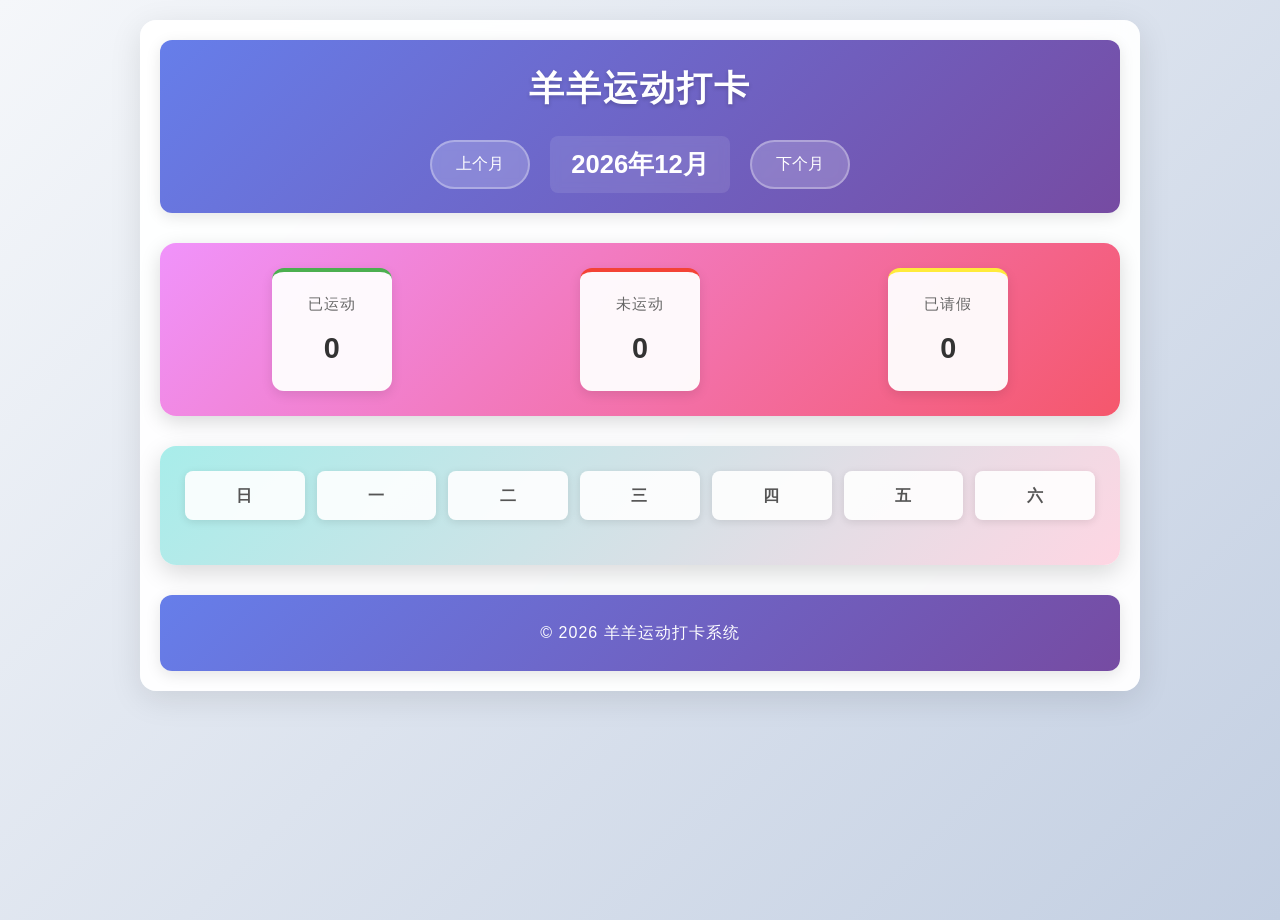
==== frontend/index.html @ 8085a67f "Initial commit: 羊羊运动打卡系统" ====
<!DOCTYPE html>
<html lang="zh-CN">
<head>
    <meta charset="UTF-8">
    <meta name="viewport" content="width=device-width, initial-scale=1.0">
    <title>羊羊运动打卡系统</title>
    <link rel="stylesheet" href="css/style.css">
</head>
<body>
    <div class="container">
        <!-- 顶部导航栏 -->
        <header class="header">
            <h1>羊羊运动打卡</h1>
            <div class="month-nav">
                <button id="prev-month">上个月</button>
                <h2 id="current-month"></h2>
                <button id="next-month">下个月</button>
            </div>
        </header>

        <!-- 统计区域 -->
        <section class="stats">
            <div class="stat-item exercised">
                <span class="stat-label">已运动</span>
                <span class="stat-value" id="exercised-count">0</span>
            </div>
            <div class="stat-item absent">
                <span class="stat-label">未运动</span>
                <span class="stat-value" id="absent-count">0</span>
            </div>
            <div class="stat-item leave">
                <span class="stat-label">已请假</span>
                <span class="stat-value" id="leave-count">0</span>
            </div>
        </section>

        <!-- 日历区域 -->
        <section class="calendar">
            <div class="weekdays">
                <div class="weekday">日</div>
                <div class="weekday">一</div>
                <div class="weekday">二</div>
                <div class="weekday">三</div>
                <div class="weekday">四</div>
                <div class="weekday">五</div>
                <div class="weekday">六</div>
            </div>
            <div class="calendar-grid" id="calendar-grid"></div>
        </section>

        <!-- 状态选择菜单 -->
        <div class="status-menu" id="status-menu">
            <button class="status-option" data-status="exercised">已运动</button>
            <button class="status-option" data-status="absent">未运动</button>
            <button class="status-option" data-status="leave">已请假</button>
        </div>

        <!-- 底部信息 -->
        <footer class="footer">
            <p>© 2026 羊羊运动打卡系统</p>
        </footer>
    </div>

    <!-- 自定义模态对话框 -->
    <div class="modal" id="modal" style="display: none;">
        <div class="modal-content">
            <div class="modal-header">
                <h3>提示</h3>
            </div>
            <div class="modal-body">
                <p id="modal-message"></p>
            </div>
            <div class="modal-footer">
                <button id="modal-close">确定</button>
            </div>
        </div>
    </div>

    <script src="js/script.js"></script>
</body>
</html>
---- frontend/css/style.css ----
/* 全局样式重置 */
* {
    margin: 0;
    padding: 0;
    box-sizing: border-box;
}

body {
    font-family: 'Segoe UI', Tahoma, Geneva, Verdana, sans-serif;
    background: linear-gradient(135deg, #f5f7fa 0%, #c3cfe2 100%);
    color: #333;
    line-height: 1.6;
    min-height: 100vh;
}

.container {
    max-width: 1000px;
    margin: 0 auto;
    padding: 20px;
    background-color: rgba(255, 255, 255, 0.95);
    border-radius: 16px;
    box-shadow: 0 8px 32px rgba(0, 0, 0, 0.1);
    backdrop-filter: blur(10px);
    margin-top: 20px;
    margin-bottom: 20px;
}

/* 顶部导航栏 */
.header {
    text-align: center;
    margin-bottom: 30px;
    padding: 20px;
    background: linear-gradient(135deg, #667eea 0%, #764ba2 100%);
    border-radius: 12px;
    color: white;
    box-shadow: 0 4px 15px rgba(0, 0, 0, 0.1);
}

.header h1 {
    color: white;
    margin-bottom: 20px;
    font-size: 2.2rem;
    font-weight: 700;
    text-shadow: 0 2px 4px rgba(0, 0, 0, 0.2);
    letter-spacing: 2px;
}

.month-nav {
    display: flex;
    align-items: center;
    justify-content: center;
    gap: 20px;
}

.month-nav button {
    background-color: rgba(255, 255, 255, 0.2);
    color: white;
    border: 2px solid rgba(255, 255, 255, 0.3);
    padding: 12px 24px;
    border-radius: 50px;
    cursor: pointer;
    font-size: 1rem;
    font-weight: 500;
    transition: all 0.3s ease;
    backdrop-filter: blur(5px);
}

.month-nav button:hover {
    background-color: rgba(255, 255, 255, 0.3);
    transform: translateY(-2px);
    box-shadow: 0 4px 12px rgba(0, 0, 0, 0.15);
}

.month-nav h2 {
    font-size: 1.6rem;
    min-width: 180px;
    cursor: pointer;
    user-select: none;
    color: white;
    padding: 8px 16px;
    border-radius: 8px;
    transition: all 0.3s ease;
    background-color: rgba(255, 255, 255, 0.1);
    backdrop-filter: blur(5px);
}

.month-nav h2:hover {
    background-color: rgba(255, 255, 255, 0.2);
    transform: scale(1.05);
    text-decoration: none;
}

/* 统计区域 */
.stats {
    display: flex;
    justify-content: space-around;
    margin-bottom: 30px;
    background: linear-gradient(135deg, #f093fb 0%, #f5576c 100%);
    padding: 25px;
    border-radius: 16px;
    box-shadow: 0 6px 20px rgba(0,0,0,0.15);
    gap: 15px;
}

.stat-item {
    text-align: center;
    padding: 20px;
    border-radius: 12px;
    min-width: 120px;
    background-color: rgba(255, 255, 255, 0.95);
    box-shadow: 0 4px 12px rgba(0,0,0,0.1);
    transition: all 0.3s ease;
}

.stat-item:hover {
    transform: translateY(-4px);
    box-shadow: 0 8px 20px rgba(0,0,0,0.15);
}

.stat-item.exercised {
    border-top: 4px solid #4CAF50;
}

.stat-item.absent {
    border-top: 4px solid #F44336;
}

.stat-item.leave {
    border-top: 4px solid #FFEB3B;
}

.stat-label {
    display: block;
    font-size: 0.95rem;
    font-weight: 500;
    margin-bottom: 8px;
    color: #666;
    text-transform: uppercase;
    letter-spacing: 1px;
}

.stat-value {
    display: block;
    font-size: 1.8rem;
    font-weight: 700;
    color: #333;
    font-family: 'Segoe UI', Tahoma, Geneva, Verdana, sans-serif;
}

/* 日历区域 */
.calendar {
    background: linear-gradient(135deg, #a8edea 0%, #fed6e3 100%);
    padding: 25px;
    border-radius: 16px;
    box-shadow: 0 8px 24px rgba(0,0,0,0.15);
    margin-bottom: 30px;
}

.weekdays {
    display: grid;
    grid-template-columns: repeat(7, 1fr);
    gap: 12px;
    margin-bottom: 20px;
}

.weekday {
    text-align: center;
    font-weight: 600;
    padding: 12px;
    background-color: rgba(255, 255, 255, 0.9);
    border-radius: 8px;
    box-shadow: 0 2px 8px rgba(0,0,0,0.1);
    color: #555;
    font-size: 1rem;
    text-transform: uppercase;
    letter-spacing: 1px;
}

.calendar-grid {
    display: grid;
    grid-template-columns: repeat(7, 1fr);
    gap: 12px;
}

.calendar-day {
    aspect-ratio: 1;
    display: flex;
    align-items: center;
    justify-content: center;
    border-radius: 12px;
    cursor: pointer;
    font-size: 1.2rem;
    position: relative;
    transition: all 0.3s ease;
    background-color: rgba(255, 255, 255, 0.9);
    box-shadow: 0 2px 8px rgba(0,0,0,0.1);
}

.calendar-day:hover {
    transform: scale(1.1);
    box-shadow: 0 6px 16px rgba(0,0,0,0.15);
}

.calendar-day.today {
    background-color: #FF9800;
    color: white;
    font-weight: bold;
    border: 3px solid #E65100;
    box-shadow: 0 0 0 2px rgba(255, 152, 0, 0.5), 0 6px 16px rgba(255, 152, 0, 0.3);
    position: relative;
    transform: scale(1.05);
}

.calendar-day.today::after {
    content: '今';
    position: absolute;
    bottom: 4px;
    right: 6px;
    font-size: 0.8rem;
    font-weight: normal;
    opacity: 0.9;
}

.calendar-day.exercised {
    background: linear-gradient(135deg, #4CAF50 0%, #45a049 100%);
    color: white;
    box-shadow: 0 4px 12px rgba(76, 175, 80, 0.3);
}

.calendar-day.absent {
    background: linear-gradient(135deg, #F44336 0%, #d32f2f 100%);
    color: white;
    box-shadow: 0 4px 12px rgba(244, 67, 54, 0.3);
}

.calendar-day.default {
    background: linear-gradient(135deg, #9E9E9E 0%, #757575 100%);
    color: white;
    box-shadow: 0 4px 12px rgba(158, 158, 158, 0.3);
}

.calendar-day.leave {
    background: linear-gradient(135deg, #FFEB3B 0%, #fbc02d 100%);
    color: #333;
    box-shadow: 0 4px 12px rgba(255, 235, 59, 0.3);
}

.calendar-day.empty {
    background-color: rgba(249, 249, 249, 0.6);
    cursor: default;
    box-shadow: none;
}

/* 状态选择菜单 */
.status-menu {
    position: fixed;
    background: linear-gradient(135deg, #f5f7fa 0%, #c3cfe2 100%);
    border: none;
    border-radius: 12px;
    box-shadow: 0 8px 24px rgba(0,0,0,0.2);
    padding: 12px;
    z-index: 1000;
    display: none;
    backdrop-filter: blur(10px);
    min-width: 180px;
}

.status-option {
    display: block;
    width: 100%;
    padding: 14px 18px;
    margin: 6px 0;
    border: none;
    border-radius: 8px;
    cursor: pointer;
    font-size: 1rem;
    font-weight: 500;
    text-align: left;
    transition: all 0.3s ease;
    box-shadow: 0 2px 8px rgba(0,0,0,0.1);
}

.status-option[data-status="exercised"] {
    background: linear-gradient(135deg, #4CAF50 0%, #45a049 100%);
    color: white;
}

.status-option[data-status="absent"] {
    background: linear-gradient(135deg, #F44336 0%, #d32f2f 100%);
    color: white;
}

.status-option[data-status="leave"] {
    background: linear-gradient(135deg, #FFEB3B 0%, #fbc02d 100%);
    color: #333;
}

.status-option:hover {
    opacity: 0.9;
    transform: translateY(-2px);
    box-shadow: 0 4px 12px rgba(0,0,0,0.15);
}

/* 底部信息 */
.footer {
    text-align: center;
    padding: 25px;
    color: #666;
    font-size: 1rem;
    background: linear-gradient(135deg, #667eea 0%, #764ba2 100%);
    border-radius: 12px;
    color: white;
    font-weight: 500;
    box-shadow: 0 4px 15px rgba(0, 0, 0, 0.1);
    margin-top: 30px;
}

.footer p {
    margin: 0;
    letter-spacing: 1px;
}

/* 自定义模态对话框 */
.modal {
    position: fixed;
    top: 0;
    left: 0;
    width: 100%;
    height: 100%;
    background-color: rgba(0, 0, 0, 0.6);
    display: flex;
    align-items: center;
    justify-content: center;
    z-index: 2000;
    backdrop-filter: blur(5px);
}

.modal-content {
    background: linear-gradient(135deg, #f5f7fa 0%, #c3cfe2 100%);
    border-radius: 16px;
    box-shadow: 0 8px 32px rgba(0, 0, 0, 0.2);
    width: 90%;
    max-width: 400px;
    overflow: hidden;
    backdrop-filter: blur(10px);
    border: 1px solid rgba(255, 255, 255, 0.3);
    animation: modalFadeIn 0.3s ease-out;
}

@keyframes modalFadeIn {
    from {
        opacity: 0;
        transform: scale(0.9) translateY(-20px);
    }
    to {
        opacity: 1;
        transform: scale(1) translateY(0);
    }
}

.modal-header {
    background: linear-gradient(135deg, #667eea 0%, #764ba2 100%);
    color: white;
    padding: 18px;
    border-bottom: 1px solid rgba(255, 255, 255, 0.3);
}

.modal-header h3 {
    margin: 0;
    font-size: 1.3rem;
    font-weight: 600;
    letter-spacing: 1px;
}

.modal-body {
    padding: 25px;
    text-align: center;
    background-color: rgba(255, 255, 255, 0.9);
}

.modal-body p {
    margin: 0;
    font-size: 1.1rem;
    color: #333;
    font-weight: 500;
}

.modal-footer {
    padding: 18px;
    border-top: 1px solid rgba(255, 255, 255, 0.3);
    display: flex;
    justify-content: center;
    background-color: rgba(255, 255, 255, 0.9);
}

.modal-footer button {
    background: linear-gradient(135deg, #4CAF50 0%, #45a049 100%);
    color: white;
    border: none;
    padding: 12px 24px;
    border-radius: 50px;
    cursor: pointer;
    font-size: 1rem;
    font-weight: 500;
    transition: all 0.3s ease;
    box-shadow: 0 4px 12px rgba(76, 175, 80, 0.3);
}

.modal-footer button:hover {
    background: linear-gradient(135deg, #45a049 0%, #3d8b40 100%);
    transform: translateY(-2px);
    box-shadow: 0 6px 16px rgba(76, 175, 80, 0.4);
}

/* 响应式设计 */
@media (max-width: 768px) {
    .container {
        padding: 10px;
    }

    .header h1 {
        font-size: 1.5rem;
    }

    .month-nav {
        gap: 10px;
    }

    .month-nav button {
        padding: 8px 15px;
        font-size: 0.9rem;
    }

    .month-nav h2 {
        font-size: 1.2rem;
        min-width: 120px;
    }

    .stats {
        flex-direction: column;
        gap: 15px;
    }

    .stat-item {
        min-width: auto;
    }

    .calendar-day {
        font-size: 1rem;
    }

    .calendar-grid {
        gap: 8px;
    }

    .weekdays {
        gap: 8px;
    }
}

@media (max-width: 480px) {
    .header h1 {
        font-size: 1.3rem;
    }

    .month-nav {
        flex-wrap: wrap;
    }

    .month-nav h2 {
        order: -1;
        width: 100%;
        margin-bottom: 10px;
    }

    .calendar-day {
        font-size: 0.9rem;
    }

    .calendar-grid {
        gap: 6px;
    }

    .weekdays {
        gap: 6px;
    }

    .weekday {
        padding: 8px;
        font-size: 0.9rem;
    }
}
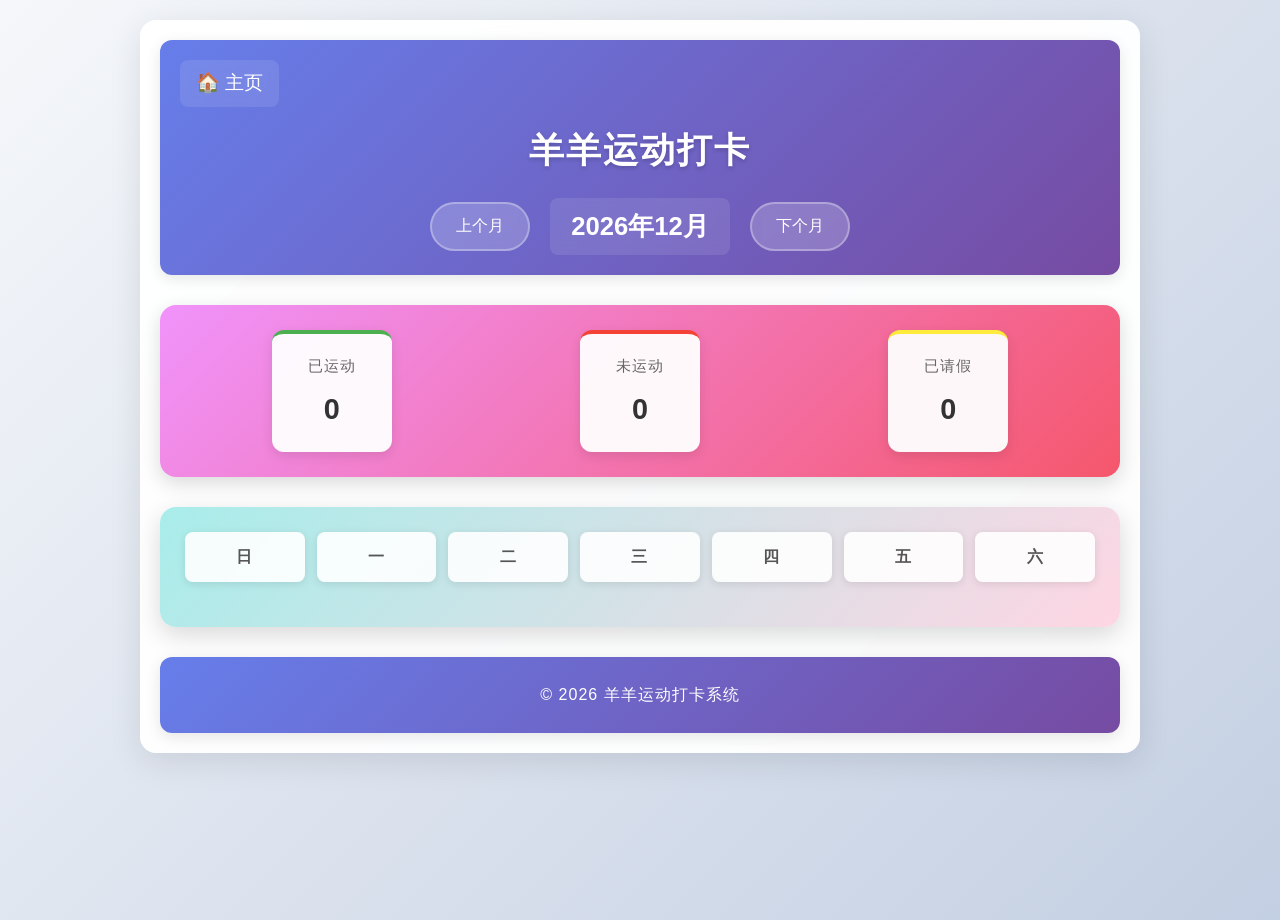
==== commit 241a1663: "添加房子图标导航到主页" ====
--- a/frontend/index.html
+++ b/frontend/index.html
@@ -10,6 +10,9 @@
     <div class="container">
         <!-- 顶部导航栏 -->
         <header class="header">
+            <div class="home-link">
+                <a href="/" class="home-icon">🏠 主页</a>
+            </div>
             <h1>羊羊运动打卡</h1>
             <div class="month-nav">
                 <button id="prev-month">上个月</button>
@@ -50,6 +53,7 @@
 
         <!-- 状态选择菜单 -->
         <div class="status-menu" id="status-menu">
+            <button class="close-button" id="close-menu">&times;</button>
             <button class="status-option" data-status="exercised">已运动</button>
             <button class="status-option" data-status="absent">未运动</button>
             <button class="status-option" data-status="leave">已请假</button>
--- a/frontend/css/style.css
+++ b/frontend/css/style.css
@@ -34,6 +34,31 @@
     border-radius: 12px;
     color: white;
     box-shadow: 0 4px 15px rgba(0, 0, 0, 0.1);
+}
+
+/* 主页链接 */
+.home-link {
+    text-align: left;
+    margin-bottom: 15px;
+}
+
+.home-icon {
+    color: white;
+    text-decoration: none;
+    font-size: 1.2rem;
+    font-weight: 500;
+    padding: 8px 16px;
+    border-radius: 8px;
+    background-color: rgba(255, 255, 255, 0.1);
+    backdrop-filter: blur(5px);
+    transition: all 0.3s ease;
+    display: inline-block;
+}
+
+.home-icon:hover {
+    background-color: rgba(255, 255, 255, 0.2);
+    transform: translateY(-2px);
+    box-shadow: 0 4px 12px rgba(0, 0, 0, 0.15);
 }
 
 .header h1 {
@@ -254,15 +279,74 @@
 /* 状态选择菜单 */
 .status-menu {
     position: fixed;
-    background: linear-gradient(135deg, #f5f7fa 0%, #c3cfe2 100%);
+    bottom: 0;
+    left: 0;
+    right: 0;
+    background: linear-gradient(135deg, #667eea 0%, #764ba2 100%);
     border: none;
-    border-radius: 12px;
-    box-shadow: 0 8px 24px rgba(0,0,0,0.2);
-    padding: 12px;
+    border-radius: 24px 24px 0 0;
+    box-shadow: 0 -8px 24px rgba(0,0,0,0.3);
+    padding: 50px 24px 24px;
     z-index: 1000;
     display: none;
     backdrop-filter: blur(10px);
-    min-width: 180px;
+    width: 100%;
+    max-width: 100%;
+    animation: slideUp 0.4s cubic-bezier(0.34, 1.56, 0.64, 1);
+    box-sizing: border-box;
+    overflow: hidden;
+}
+
+/* 关闭按钮 */
+.close-button {
+    position: absolute;
+    top: 16px;
+    right: 20px;
+    background-color: rgba(255, 255, 255, 0.2);
+    border: 2px solid rgba(255, 255, 255, 0.3);
+    font-size: 32px;
+    color: white;
+    cursor: pointer;
+    width: 44px;
+    height: 44px;
+    border-radius: 50%;
+    display: flex;
+    align-items: center;
+    justify-content: center;
+    transition: all 0.3s ease;
+    box-shadow: 0 4px 12px rgba(0, 0, 0, 0.2);
+    z-index: 1001;
+}
+
+.close-button:hover {
+    background-color: rgba(255, 255, 255, 0.3);
+    transform: scale(1.15);
+    box-shadow: 0 6px 16px rgba(0, 0, 0, 0.3);
+}
+
+/* 添加背景遮罩 */
+.status-menu::before {
+    content: '';
+    position: fixed;
+    top: 0;
+    left: 0;
+    width: 100%;
+    height: 100%;
+    background-color: rgba(0, 0, 0, 0.5);
+    backdrop-filter: blur(3px);
+    z-index: -1;
+}
+
+/* 底部弹出动画 */
+@keyframes slideUp {
+    from {
+        opacity: 0;
+        transform: translateY(100%);
+    }
+    to {
+        opacity: 1;
+        transform: translateY(0);
+    }
 }
 
 .status-option {
@@ -437,12 +521,25 @@
     }
 
     .stats {
-        flex-direction: column;
-        gap: 15px;
+        flex-direction: row;
+        flex-wrap: nowrap;
+        overflow-x: auto;
+        gap: 10px;
+        padding: 15px;
     }
 
     .stat-item {
-        min-width: auto;
+        flex: 1;
+        min-width: 90px;
+        padding: 15px 10px;
+    }
+
+    .stat-label {
+        font-size: 0.85rem;
+    }
+
+    .stat-value {
+        font-size: 1.5rem;
     }
 
     .calendar-day {
@@ -473,6 +570,28 @@
         margin-bottom: 10px;
     }
 
+    .stats {
+        flex-direction: row;
+        flex-wrap: nowrap;
+        overflow-x: auto;
+        gap: 8px;
+        padding: 12px;
+    }
+
+    .stat-item {
+        flex: 1;
+        min-width: 80px;
+        padding: 12px 8px;
+    }
+
+    .stat-label {
+        font-size: 0.8rem;
+    }
+
+    .stat-value {
+        font-size: 1.3rem;
+    }
+
     .calendar-day {
         font-size: 0.9rem;
     }
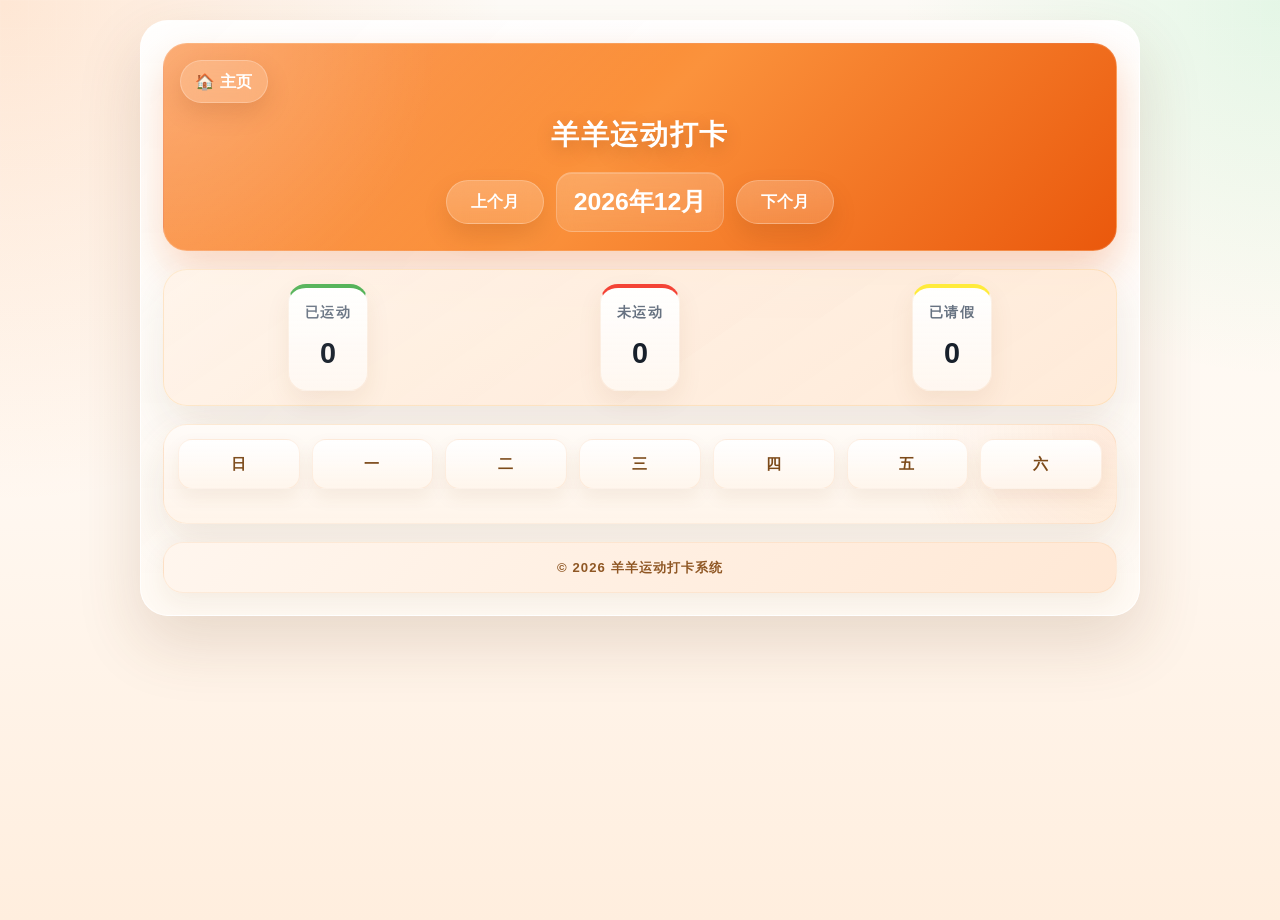
==== commit 67ee3285: "Polish fitness tracker UI" ====
--- a/frontend/index.html
+++ b/frontend/index.html
@@ -82,4 +82,4 @@
 
     <script src="js/script.js"></script>
 </body>
-</html>+</html>
--- a/frontend/css/style.css
+++ b/frontend/css/style.css
@@ -5,113 +5,180 @@
     box-sizing: border-box;
 }
 
+:root {
+    --bg-base: #fff8f1;
+    --bg-accent: #ffe4cc;
+    --surface: rgba(255, 255, 255, 0.86);
+    --surface-strong: rgba(255, 255, 255, 0.94);
+    --surface-soft: rgba(255, 247, 239, 0.88);
+    --ink: #18202b;
+    --muted: #677281;
+    --line: rgba(182, 124, 64, 0.18);
+    --brand: #f97316;
+    --brand-deep: #ea580c;
+    --brand-soft: #ffedd5;
+    --success: #22c55e;
+    --danger: #ef4444;
+    --warning: #facc15;
+    --shadow-sm: 0 10px 24px rgba(128, 78, 26, 0.08);
+    --shadow-md: 0 18px 44px rgba(115, 69, 24, 0.12);
+    --shadow-lg: 0 26px 64px rgba(104, 64, 23, 0.16);
+}
+
 body {
-    font-family: 'Segoe UI', Tahoma, Geneva, Verdana, sans-serif;
-    background: linear-gradient(135deg, #f5f7fa 0%, #c3cfe2 100%);
-    color: #333;
+    font-family: "Avenir Next", "PingFang SC", "Helvetica Neue", sans-serif;
+    background:
+        radial-gradient(circle at top left, rgba(249, 115, 22, 0.16), transparent 32%),
+        radial-gradient(circle at top right, rgba(34, 197, 94, 0.12), transparent 24%),
+        linear-gradient(180deg, #fffdf9 0%, var(--bg-base) 52%, #ffeede 100%);
+    color: var(--ink);
     line-height: 1.6;
     min-height: 100vh;
+    position: relative;
+}
+
+body::before {
+    content: '';
+    position: fixed;
+    inset: 0;
+    pointer-events: none;
+    background-image:
+        linear-gradient(rgba(255, 255, 255, 0.18) 1px, transparent 1px),
+        linear-gradient(90deg, rgba(255, 255, 255, 0.18) 1px, transparent 1px);
+    background-size: 28px 28px;
+    mask-image: linear-gradient(180deg, rgba(0, 0, 0, 0.28), transparent 82%);
+    z-index: 0;
 }
 
 .container {
     max-width: 1000px;
     margin: 0 auto;
-    padding: 20px;
-    background-color: rgba(255, 255, 255, 0.95);
-    border-radius: 16px;
-    box-shadow: 0 8px 32px rgba(0, 0, 0, 0.1);
-    backdrop-filter: blur(10px);
+    padding: 22px;
+    background:
+        linear-gradient(180deg, rgba(255, 255, 255, 0.95), rgba(255, 249, 243, 0.92));
+    border: 1px solid rgba(255, 255, 255, 0.75);
+    border-radius: 28px;
+    box-shadow: var(--shadow-lg);
+    backdrop-filter: blur(18px);
     margin-top: 20px;
     margin-bottom: 20px;
+    position: relative;
+    z-index: 1;
+    overflow: hidden;
+}
+
+.container::before {
+    content: '';
+    position: absolute;
+    inset: 0;
+    background: linear-gradient(135deg, rgba(255, 255, 255, 0.32), transparent 36%);
+    pointer-events: none;
 }
 
 /* 顶部导航栏 */
 .header {
     text-align: center;
-    margin-bottom: 30px;
-    padding: 20px;
-    background: linear-gradient(135deg, #667eea 0%, #764ba2 100%);
-    border-radius: 12px;
-    color: white;
-    box-shadow: 0 4px 15px rgba(0, 0, 0, 0.1);
+    margin-bottom: 18px;
+    padding: 16px 16px 18px;
+    background:
+        radial-gradient(circle at top left, rgba(255, 255, 255, 0.16), transparent 28%),
+        linear-gradient(135deg, #f97316 0%, #fb923c 48%, #ea580c 100%);
+    border: 1px solid rgba(255, 255, 255, 0.16);
+    border-radius: 24px;
+    color: white;
+    box-shadow: 0 18px 42px rgba(234, 88, 12, 0.28);
 }
 
 /* 主页链接 */
 .home-link {
     text-align: left;
-    margin-bottom: 15px;
+    margin-bottom: 10px;
 }
 
 .home-icon {
     color: white;
     text-decoration: none;
-    font-size: 1.2rem;
-    font-weight: 500;
-    padding: 8px 16px;
-    border-radius: 8px;
-    background-color: rgba(255, 255, 255, 0.1);
-    backdrop-filter: blur(5px);
-    transition: all 0.3s ease;
+    font-size: 0.98rem;
+    font-weight: 700;
+    letter-spacing: 0.02em;
+    padding: 8px 14px;
+    border-radius: 999px;
+    background-color: rgba(255, 255, 255, 0.16);
+    border: 1px solid rgba(255, 255, 255, 0.24);
+    backdrop-filter: blur(12px);
+    transition: all 0.25s ease;
     display: inline-block;
+    box-shadow: 0 10px 24px rgba(123, 52, 10, 0.16);
 }
 
 .home-icon:hover {
-    background-color: rgba(255, 255, 255, 0.2);
+    background-color: rgba(255, 255, 255, 0.24);
     transform: translateY(-2px);
-    box-shadow: 0 4px 12px rgba(0, 0, 0, 0.15);
+    box-shadow: 0 16px 28px rgba(123, 52, 10, 0.2);
 }
 
 .header h1 {
     color: white;
-    margin-bottom: 20px;
-    font-size: 2.2rem;
-    font-weight: 700;
-    text-shadow: 0 2px 4px rgba(0, 0, 0, 0.2);
-    letter-spacing: 2px;
+    margin-bottom: 14px;
+    font-size: 1.75rem;
+    font-weight: 800;
+    text-shadow: 0 6px 18px rgba(115, 45, 7, 0.28);
+    letter-spacing: 0.06em;
 }
 
 .month-nav {
     display: flex;
     align-items: center;
     justify-content: center;
-    gap: 20px;
+    flex-wrap: nowrap;
+    gap: 12px;
 }
 
 .month-nav button {
-    background-color: rgba(255, 255, 255, 0.2);
-    color: white;
-    border: 2px solid rgba(255, 255, 255, 0.3);
-    padding: 12px 24px;
+    background: linear-gradient(180deg, rgba(255, 255, 255, 0.22), rgba(255, 255, 255, 0.14));
+    color: white;
+    border: 1px solid rgba(255, 255, 255, 0.24);
+    padding: 10px 18px;
     border-radius: 50px;
     cursor: pointer;
     font-size: 1rem;
-    font-weight: 500;
-    transition: all 0.3s ease;
-    backdrop-filter: blur(5px);
+    font-weight: 600;
+    line-height: 1;
+    min-width: 98px;
+    min-height: 44px;
+    flex-shrink: 0;
+    letter-spacing: 0.02em;
+    transition: all 0.25s ease;
+    backdrop-filter: blur(10px);
+    box-shadow: 0 12px 24px rgba(122, 53, 11, 0.16);
 }
 
 .month-nav button:hover {
-    background-color: rgba(255, 255, 255, 0.3);
+    background-color: rgba(255, 255, 255, 0.28);
     transform: translateY(-2px);
-    box-shadow: 0 4px 12px rgba(0, 0, 0, 0.15);
+    box-shadow: 0 16px 28px rgba(122, 53, 11, 0.22);
 }
 
 .month-nav h2 {
-    font-size: 1.6rem;
-    min-width: 180px;
+    font-size: 1.55rem;
+    min-width: 168px;
     cursor: pointer;
     user-select: none;
     color: white;
-    padding: 8px 16px;
-    border-radius: 8px;
-    transition: all 0.3s ease;
-    background-color: rgba(255, 255, 255, 0.1);
-    backdrop-filter: blur(5px);
+    padding: 9px 16px;
+    border-radius: 16px;
+    transition: all 0.25s ease;
+    background: linear-gradient(180deg, rgba(255, 255, 255, 0.2), rgba(255, 255, 255, 0.12));
+    border: 1px solid rgba(255, 255, 255, 0.18);
+    backdrop-filter: blur(10px);
+    white-space: nowrap;
+    flex-shrink: 0;
+    box-shadow: inset 0 1px 0 rgba(255, 255, 255, 0.18);
 }
 
 .month-nav h2:hover {
-    background-color: rgba(255, 255, 255, 0.2);
-    transform: scale(1.05);
+    background-color: rgba(255, 255, 255, 0.22);
+    transform: translateY(-1px);
     text-decoration: none;
 }
 
@@ -119,27 +186,30 @@
 .stats {
     display: flex;
     justify-content: space-around;
-    margin-bottom: 30px;
-    background: linear-gradient(135deg, #f093fb 0%, #f5576c 100%);
-    padding: 25px;
-    border-radius: 16px;
-    box-shadow: 0 6px 20px rgba(0,0,0,0.15);
-    gap: 15px;
+    margin-bottom: 18px;
+    background:
+        linear-gradient(145deg, rgba(255, 242, 230, 0.98), rgba(255, 233, 214, 0.92));
+    padding: 14px;
+    border: 1px solid rgba(245, 158, 11, 0.14);
+    border-radius: 24px;
+    box-shadow: var(--shadow-md);
+    gap: 12px;
 }
 
 .stat-item {
     text-align: center;
-    padding: 20px;
-    border-radius: 12px;
-    min-width: 120px;
-    background-color: rgba(255, 255, 255, 0.95);
-    box-shadow: 0 4px 12px rgba(0,0,0,0.1);
-    transition: all 0.3s ease;
+    padding: 14px 10px;
+    border-radius: 18px;
+    min-width: 80px;
+    background: linear-gradient(180deg, rgba(255, 255, 255, 0.97), rgba(255, 248, 242, 0.9));
+    border: 1px solid rgba(230, 146, 77, 0.12);
+    box-shadow: var(--shadow-sm);
+    transition: all 0.25s ease;
 }
 
 .stat-item:hover {
-    transform: translateY(-4px);
-    box-shadow: 0 8px 20px rgba(0,0,0,0.15);
+    transform: translateY(-3px);
+    box-shadow: 0 16px 28px rgba(128, 78, 26, 0.14);
 }
 
 .stat-item.exercised {
@@ -156,29 +226,32 @@
 
 .stat-label {
     display: block;
-    font-size: 0.95rem;
-    font-weight: 500;
-    margin-bottom: 8px;
-    color: #666;
+    font-size: 0.86rem;
+    font-weight: 700;
+    margin-bottom: 6px;
+    color: var(--muted);
     text-transform: uppercase;
-    letter-spacing: 1px;
+    letter-spacing: 0.08em;
 }
 
 .stat-value {
     display: block;
     font-size: 1.8rem;
-    font-weight: 700;
-    color: #333;
-    font-family: 'Segoe UI', Tahoma, Geneva, Verdana, sans-serif;
+    font-weight: 800;
+    color: var(--ink);
+    font-family: "Avenir Next", "Barlow", "PingFang SC", sans-serif;
 }
 
 /* 日历区域 */
 .calendar {
-    background: linear-gradient(135deg, #a8edea 0%, #fed6e3 100%);
-    padding: 25px;
-    border-radius: 16px;
-    box-shadow: 0 8px 24px rgba(0,0,0,0.15);
-    margin-bottom: 30px;
+    background:
+        radial-gradient(circle at top right, rgba(249, 115, 22, 0.12), transparent 22%),
+        linear-gradient(180deg, rgba(255, 251, 247, 0.98), rgba(255, 244, 233, 0.94));
+    padding: 14px;
+    border-radius: 24px;
+    border: 1px solid rgba(239, 154, 76, 0.14);
+    box-shadow: var(--shadow-md);
+    margin-bottom: 18px;
 }
 
 .weekdays {
@@ -190,15 +263,16 @@
 
 .weekday {
     text-align: center;
-    font-weight: 600;
+    font-weight: 700;
     padding: 12px;
-    background-color: rgba(255, 255, 255, 0.9);
-    border-radius: 8px;
-    box-shadow: 0 2px 8px rgba(0,0,0,0.1);
-    color: #555;
-    font-size: 1rem;
+    background: linear-gradient(180deg, rgba(255, 255, 255, 0.96), rgba(255, 245, 236, 0.92));
+    border: 1px solid rgba(233, 146, 79, 0.12);
+    border-radius: 14px;
+    box-shadow: 0 8px 18px rgba(128, 78, 26, 0.08);
+    color: #7c4a19;
+    font-size: 0.94rem;
     text-transform: uppercase;
-    letter-spacing: 1px;
+    letter-spacing: 0.08em;
 }
 
 .calendar-grid {
@@ -212,28 +286,32 @@
     display: flex;
     align-items: center;
     justify-content: center;
-    border-radius: 12px;
+    border-radius: 18px;
     cursor: pointer;
-    font-size: 1.2rem;
+    font-size: 1.18rem;
+    font-weight: 700;
     position: relative;
-    transition: all 0.3s ease;
-    background-color: rgba(255, 255, 255, 0.9);
-    box-shadow: 0 2px 8px rgba(0,0,0,0.1);
+    transition: transform 0.22s ease, box-shadow 0.22s ease, border-color 0.22s ease;
+    background: linear-gradient(180deg, rgba(255, 255, 255, 0.96), rgba(255, 246, 239, 0.92));
+    border: 1px solid rgba(231, 149, 85, 0.12);
+    box-shadow: 0 10px 22px rgba(128, 78, 26, 0.08);
+    color: var(--ink);
 }
 
 .calendar-day:hover {
-    transform: scale(1.1);
-    box-shadow: 0 6px 16px rgba(0,0,0,0.15);
+    transform: translateY(-3px);
+    box-shadow: 0 18px 28px rgba(128, 78, 26, 0.14);
+    border-color: rgba(249, 115, 22, 0.28);
 }
 
 .calendar-day.today {
-    background-color: #FF9800;
+    background: linear-gradient(135deg, #fb923c 0%, #f97316 100%);
     color: white;
     font-weight: bold;
-    border: 3px solid #E65100;
-    box-shadow: 0 0 0 2px rgba(255, 152, 0, 0.5), 0 6px 16px rgba(255, 152, 0, 0.3);
+    border: 2px solid rgba(255, 255, 255, 0.72);
+    box-shadow: 0 0 0 3px rgba(249, 115, 22, 0.24), 0 18px 28px rgba(249, 115, 22, 0.26);
     position: relative;
-    transform: scale(1.05);
+    transform: translateY(-2px);
 }
 
 .calendar-day.today::after {
@@ -247,33 +325,37 @@
 }
 
 .calendar-day.exercised {
-    background: linear-gradient(135deg, #4CAF50 0%, #45a049 100%);
-    color: white;
-    box-shadow: 0 4px 12px rgba(76, 175, 80, 0.3);
+    background: linear-gradient(135deg, #22c55e 0%, #16a34a 100%);
+    color: white;
+    border-color: rgba(34, 197, 94, 0.2);
+    box-shadow: 0 14px 22px rgba(34, 197, 94, 0.22);
 }
 
 .calendar-day.absent {
-    background: linear-gradient(135deg, #F44336 0%, #d32f2f 100%);
-    color: white;
-    box-shadow: 0 4px 12px rgba(244, 67, 54, 0.3);
+    background: linear-gradient(135deg, #ef4444 0%, #dc2626 100%);
+    color: white;
+    border-color: rgba(239, 68, 68, 0.2);
+    box-shadow: 0 14px 22px rgba(239, 68, 68, 0.2);
 }
 
 .calendar-day.default {
-    background: linear-gradient(135deg, #9E9E9E 0%, #757575 100%);
-    color: white;
-    box-shadow: 0 4px 12px rgba(158, 158, 158, 0.3);
+    background: linear-gradient(180deg, #fffaf5 0%, #f5eadf 100%);
+    color: #8a5a2a;
+    box-shadow: 0 12px 22px rgba(128, 78, 26, 0.08);
 }
 
 .calendar-day.leave {
-    background: linear-gradient(135deg, #FFEB3B 0%, #fbc02d 100%);
-    color: #333;
-    box-shadow: 0 4px 12px rgba(255, 235, 59, 0.3);
+    background: linear-gradient(135deg, #fde68a 0%, #facc15 100%);
+    color: #6f4609;
+    border-color: rgba(250, 204, 21, 0.18);
+    box-shadow: 0 14px 22px rgba(234, 179, 8, 0.18);
 }
 
 .calendar-day.empty {
-    background-color: rgba(249, 249, 249, 0.6);
+    background: linear-gradient(180deg, rgba(255, 252, 248, 0.56), rgba(249, 237, 224, 0.48));
     cursor: default;
     box-shadow: none;
+    border: 1px dashed rgba(217, 165, 117, 0.16);
 }
 
 /* 状态选择菜单 */
@@ -282,14 +364,14 @@
     bottom: 0;
     left: 0;
     right: 0;
-    background: linear-gradient(135deg, #667eea 0%, #764ba2 100%);
+    background: linear-gradient(135deg, #f97316 0%, #ea580c 100%);
     border: none;
-    border-radius: 24px 24px 0 0;
-    box-shadow: 0 -8px 24px rgba(0,0,0,0.3);
+    border-radius: 28px 28px 0 0;
+    box-shadow: 0 -18px 42px rgba(146, 66, 13, 0.28);
     padding: 50px 24px 24px;
     z-index: 1000;
     display: none;
-    backdrop-filter: blur(10px);
+    backdrop-filter: blur(16px);
     width: 100%;
     max-width: 100%;
     animation: slideUp 0.4s cubic-bezier(0.34, 1.56, 0.64, 1);
@@ -302,8 +384,8 @@
     position: absolute;
     top: 16px;
     right: 20px;
-    background-color: rgba(255, 255, 255, 0.2);
-    border: 2px solid rgba(255, 255, 255, 0.3);
+    background-color: rgba(255, 255, 255, 0.18);
+    border: 1px solid rgba(255, 255, 255, 0.28);
     font-size: 32px;
     color: white;
     cursor: pointer;
@@ -313,15 +395,15 @@
     display: flex;
     align-items: center;
     justify-content: center;
-    transition: all 0.3s ease;
-    box-shadow: 0 4px 12px rgba(0, 0, 0, 0.2);
+    transition: all 0.25s ease;
+    box-shadow: 0 10px 22px rgba(111, 47, 8, 0.18);
     z-index: 1001;
 }
 
 .close-button:hover {
-    background-color: rgba(255, 255, 255, 0.3);
-    transform: scale(1.15);
-    box-shadow: 0 6px 16px rgba(0, 0, 0, 0.3);
+    background-color: rgba(255, 255, 255, 0.28);
+    transform: scale(1.08);
+    box-shadow: 0 14px 24px rgba(111, 47, 8, 0.22);
 }
 
 /* 添加背景遮罩 */
@@ -352,16 +434,17 @@
 .status-option {
     display: block;
     width: 100%;
-    padding: 14px 18px;
-    margin: 6px 0;
+    padding: 16px 18px;
+    margin: 8px 0;
     border: none;
-    border-radius: 8px;
+    border-radius: 16px;
     cursor: pointer;
     font-size: 1rem;
-    font-weight: 500;
+    font-weight: 700;
     text-align: left;
-    transition: all 0.3s ease;
-    box-shadow: 0 2px 8px rgba(0,0,0,0.1);
+    letter-spacing: 0.02em;
+    transition: all 0.25s ease;
+    box-shadow: 0 10px 24px rgba(111, 47, 8, 0.12);
 }
 
 .status-option[data-status="exercised"] {
@@ -380,28 +463,29 @@
 }
 
 .status-option:hover {
-    opacity: 0.9;
     transform: translateY(-2px);
-    box-shadow: 0 4px 12px rgba(0,0,0,0.15);
+    box-shadow: 0 14px 26px rgba(111, 47, 8, 0.18);
 }
 
 /* 底部信息 */
 .footer {
     text-align: center;
-    padding: 25px;
-    color: #666;
-    font-size: 1rem;
-    background: linear-gradient(135deg, #667eea 0%, #764ba2 100%);
-    border-radius: 12px;
-    color: white;
-    font-weight: 500;
-    box-shadow: 0 4px 15px rgba(0, 0, 0, 0.1);
-    margin-top: 30px;
+    padding: 14px;
+    color: var(--muted);
+    font-size: 0.82rem;
+    background: linear-gradient(135deg, #fff6ee 0%, #ffe8d5 100%);
+    border-radius: 20px;
+    border: 1px solid rgba(239, 154, 76, 0.12);
+    color: white;
+    font-weight: 700;
+    box-shadow: var(--shadow-sm);
+    margin-top: 18px;
 }
 
 .footer p {
     margin: 0;
-    letter-spacing: 1px;
+    letter-spacing: 0.08em;
+    color: #8f5724;
 }
 
 /* 自定义模态对话框 */
@@ -411,23 +495,23 @@
     left: 0;
     width: 100%;
     height: 100%;
-    background-color: rgba(0, 0, 0, 0.6);
+    background-color: rgba(52, 33, 16, 0.45);
     display: flex;
     align-items: center;
     justify-content: center;
     z-index: 2000;
-    backdrop-filter: blur(5px);
+    backdrop-filter: blur(8px);
 }
 
 .modal-content {
-    background: linear-gradient(135deg, #f5f7fa 0%, #c3cfe2 100%);
-    border-radius: 16px;
-    box-shadow: 0 8px 32px rgba(0, 0, 0, 0.2);
+    background: linear-gradient(180deg, rgba(255, 251, 247, 0.98), rgba(255, 240, 227, 0.96));
+    border-radius: 24px;
+    box-shadow: 0 24px 60px rgba(88, 51, 16, 0.22);
     width: 90%;
     max-width: 400px;
     overflow: hidden;
-    backdrop-filter: blur(10px);
-    border: 1px solid rgba(255, 255, 255, 0.3);
+    backdrop-filter: blur(14px);
+    border: 1px solid rgba(255, 255, 255, 0.55);
     animation: modalFadeIn 0.3s ease-out;
 }
 
@@ -443,9 +527,9 @@
 }
 
 .modal-header {
-    background: linear-gradient(135deg, #667eea 0%, #764ba2 100%);
-    color: white;
-    padding: 18px;
+    background: linear-gradient(135deg, #f97316 0%, #ea580c 100%);
+    color: white;
+    padding: 18px 20px;
     border-bottom: 1px solid rgba(255, 255, 255, 0.3);
 }
 
@@ -459,14 +543,14 @@
 .modal-body {
     padding: 25px;
     text-align: center;
-    background-color: rgba(255, 255, 255, 0.9);
+    background-color: rgba(255, 251, 247, 0.92);
 }
 
 .modal-body p {
     margin: 0;
-    font-size: 1.1rem;
-    color: #333;
-    font-weight: 500;
+    font-size: 1.08rem;
+    color: var(--ink);
+    font-weight: 600;
 }
 
 .modal-footer {
@@ -474,26 +558,108 @@
     border-top: 1px solid rgba(255, 255, 255, 0.3);
     display: flex;
     justify-content: center;
-    background-color: rgba(255, 255, 255, 0.9);
+    background-color: rgba(255, 248, 241, 0.94);
 }
 
 .modal-footer button {
-    background: linear-gradient(135deg, #4CAF50 0%, #45a049 100%);
+    background: linear-gradient(135deg, #22c55e 0%, #16a34a 100%);
     color: white;
     border: none;
-    padding: 12px 24px;
+    padding: 12px 28px;
     border-radius: 50px;
     cursor: pointer;
     font-size: 1rem;
-    font-weight: 500;
-    transition: all 0.3s ease;
-    box-shadow: 0 4px 12px rgba(76, 175, 80, 0.3);
+    font-weight: 700;
+    transition: all 0.25s ease;
+    box-shadow: 0 12px 24px rgba(34, 197, 94, 0.24);
 }
 
 .modal-footer button:hover {
-    background: linear-gradient(135deg, #45a049 0%, #3d8b40 100%);
+    background: linear-gradient(135deg, #16a34a 0%, #15803d 100%);
     transform: translateY(-2px);
-    box-shadow: 0 6px 16px rgba(76, 175, 80, 0.4);
+    box-shadow: 0 16px 28px rgba(22, 163, 74, 0.28);
+}
+
+button:focus-visible,
+.home-icon:focus-visible,
+.month-nav h2:focus-visible,
+.calendar-day:focus-visible,
+.status-option:focus-visible,
+.close-button:focus-visible {
+    outline: 3px solid rgba(250, 204, 21, 0.9);
+    outline-offset: 3px;
+}
+
+/* 小米17 Pro 专门优化 */
+@media (max-width: 412px) {
+    .container {
+        padding: 5px;
+    }
+    
+    .header {
+        padding: 8px;
+    }
+    
+    .header h1 {
+        font-size: 1.2rem;
+        margin-bottom: 8px;
+    }
+
+    .month-nav {
+        flex-wrap: nowrap;
+        gap: 6px;
+    }
+
+    .month-nav button {
+        padding: 7px 10px;
+        font-size: 0.82rem;
+        min-width: 72px;
+        min-height: 40px;
+        flex-shrink: 0;
+        border: 1px solid rgba(255, 255, 255, 0.3);
+    }
+
+    .month-nav h2 {
+        font-size: 1.02rem;
+        min-width: 102px;
+        padding: 7px 11px;
+        flex-shrink: 0;
+    }
+
+    .stats {
+        padding: 10px;
+        gap: 5px;
+    }
+
+    .stat-item {
+        min-width: 75px;
+        padding: 10px 8px;
+    }
+
+    .stat-label {
+        font-size: 0.75rem;
+    }
+
+    .stat-value {
+        font-size: 1.2rem;
+    }
+
+    .weekdays {
+        gap: 5px;
+    }
+
+    .weekday {
+        padding: 6px;
+        font-size: 0.8rem;
+    }
+
+    .calendar-grid {
+        gap: 5px;
+    }
+
+    .calendar-day {
+        font-size: 0.85rem;
+    }
 }
 
 /* 响应式设计 */
@@ -507,17 +673,22 @@
     }
 
     .month-nav {
-        gap: 10px;
+        gap: 8px;
     }
 
     .month-nav button {
-        padding: 8px 15px;
+        padding: 8px 12px;
         font-size: 0.9rem;
+        min-width: 84px;
+        min-height: 42px;
+        flex-shrink: 0;
     }
 
     .month-nav h2 {
         font-size: 1.2rem;
-        min-width: 120px;
+        min-width: 118px;
+        padding: 8px 13px;
+        flex-shrink: 0;
     }
 
     .stats {
@@ -561,13 +732,26 @@
     }
 
     .month-nav {
-        flex-wrap: wrap;
+        flex-wrap: nowrap;
+        gap: 6px;
+    }
+
+    .month-nav button {
+        padding: 7px 10px;
+        font-size: 0.82rem;
+        min-width: 72px;
+        min-height: 40px;
+        flex-shrink: 0;
     }
 
     .month-nav h2 {
-        order: -1;
-        width: 100%;
-        margin-bottom: 10px;
+        order: 0;
+        width: auto;
+        margin-bottom: 0;
+        font-size: 1.02rem;
+        min-width: 102px;
+        padding: 7px 11px;
+        flex-shrink: 0;
     }
 
     .stats {
@@ -608,4 +792,4 @@
         padding: 8px;
         font-size: 0.9rem;
     }
-}+}
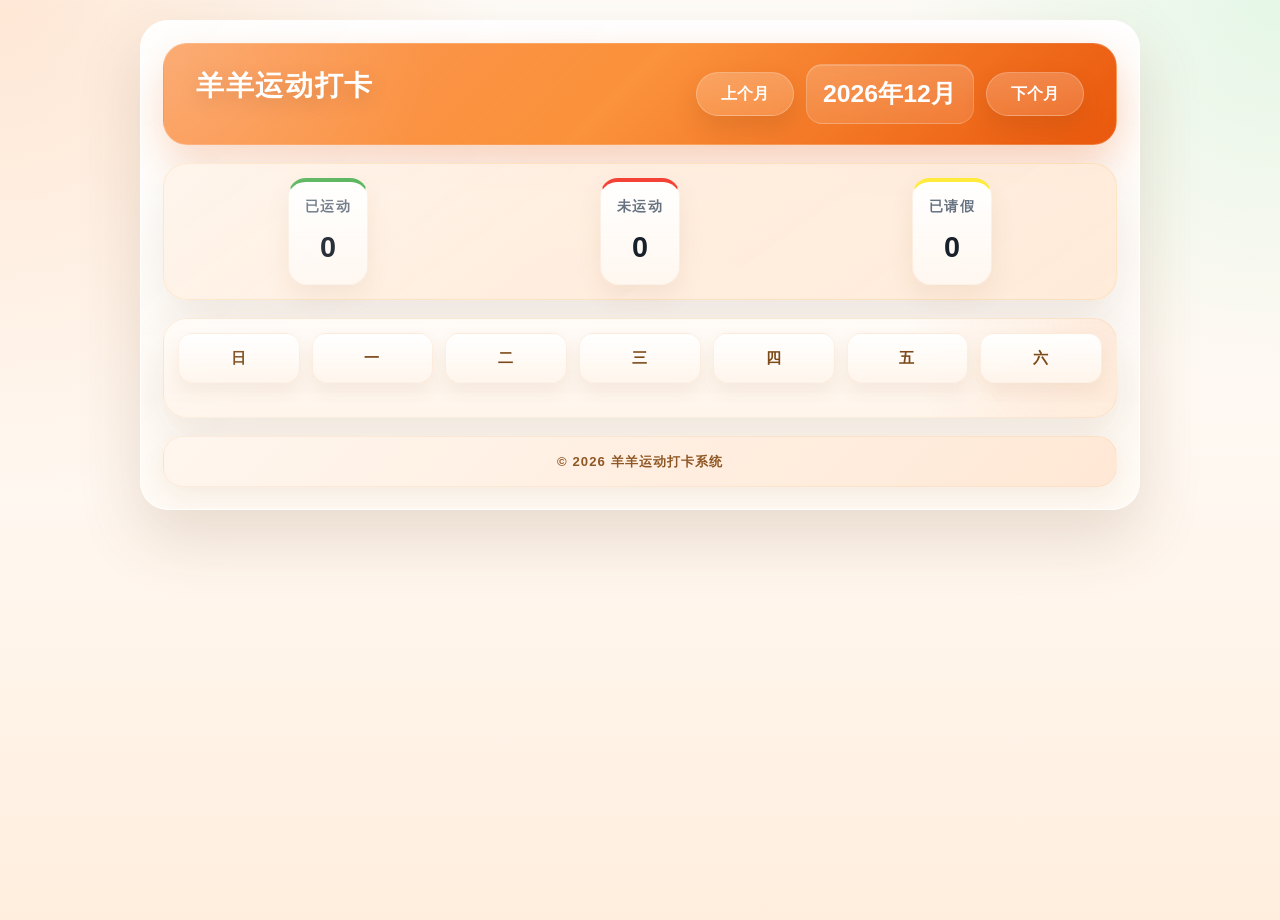
==== commit 5b38bae7: "feat: 移除主页按钮，调整顶部导航栏样式，标题字体调大" ====
--- a/frontend/index.html
+++ b/frontend/index.html
@@ -10,9 +10,6 @@
     <div class="container">
         <!-- 顶部导航栏 -->
         <header class="header">
-            <div class="home-link">
-                <a href="/" class="home-icon">🏠 主页</a>
-            </div>
             <h1>羊羊运动打卡</h1>
             <div class="month-nav">
                 <button id="prev-month">上个月</button>
--- a/frontend/css/style.css
+++ b/frontend/css/style.css
@@ -77,9 +77,11 @@
 
 /* 顶部导航栏 */
 .header {
-    text-align: center;
+    display: flex;
+    align-items: center;
+    justify-content: space-between;
     margin-bottom: 18px;
-    padding: 16px 16px 18px;
+    padding: 20px 32px;
     background:
         radial-gradient(circle at top left, rgba(255, 255, 255, 0.16), transparent 28%),
         linear-gradient(135deg, #f97316 0%, #fb923c 48%, #ea580c 100%);
@@ -89,15 +91,11 @@
     box-shadow: 0 18px 42px rgba(234, 88, 12, 0.28);
 }
 
-/* 主页链接 */
-.home-link {
-    text-align: left;
-    margin-bottom: 10px;
-}
-
-.home-icon {
-    color: white;
-    text-decoration: none;
+.header h1 {
+    font-size: 36px;
+    font-weight: 700;
+    margin: 0;
+}
     font-size: 0.98rem;
     font-weight: 700;
     letter-spacing: 0.02em;
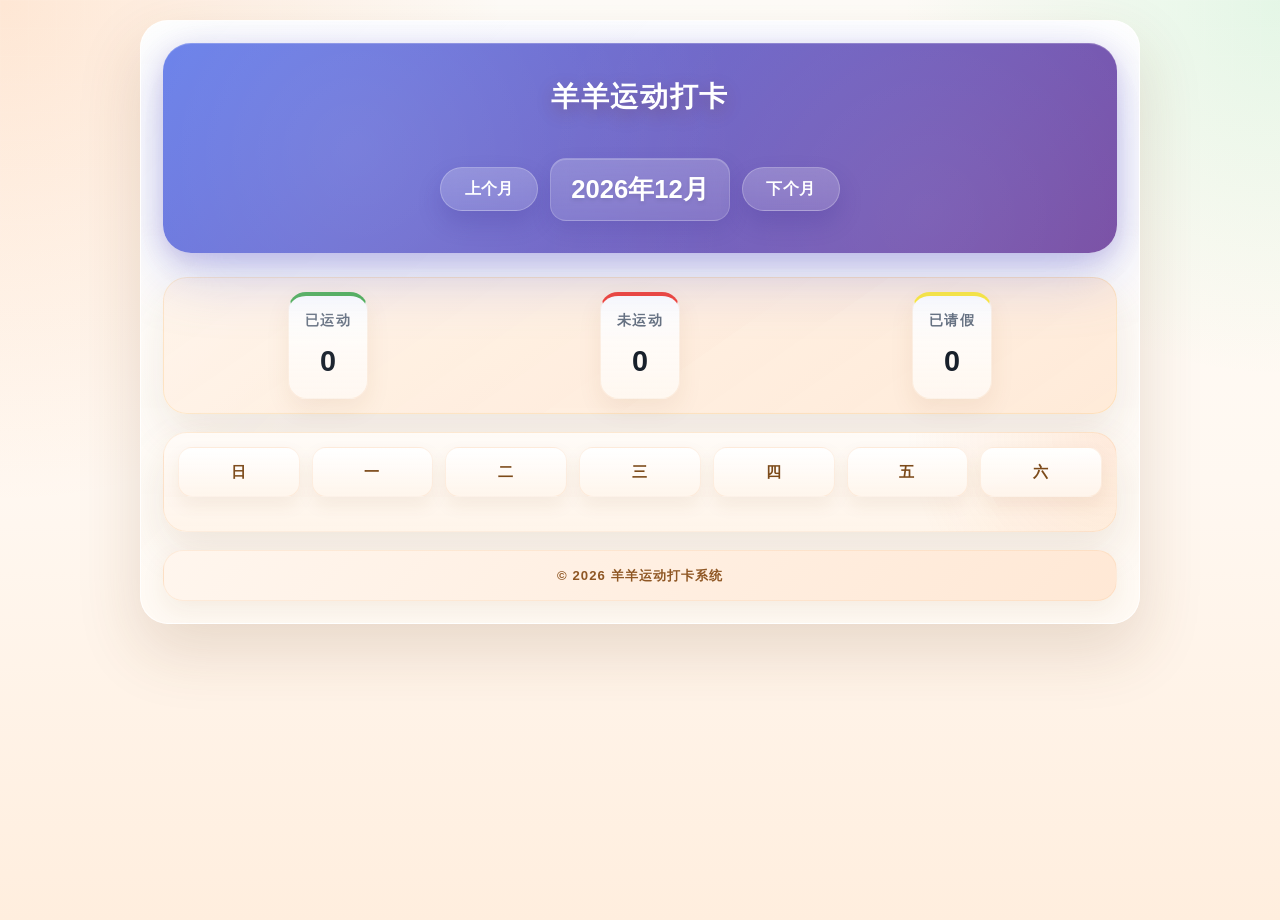
==== commit 226d1f08: "chore: 前端防缓存调整回写仓库并新增发布脚本" ====
--- a/frontend/index.html
+++ b/frontend/index.html
@@ -4,7 +4,11 @@
     <meta charset="UTF-8">
     <meta name="viewport" content="width=device-width, initial-scale=1.0">
     <title>羊羊运动打卡系统</title>
-    <link rel="stylesheet" href="css/style.css">
+    <!-- 禁止微信缓存 -->
+    <meta http-equiv="Cache-Control" content="no-cache, no-store, must-revalidate">
+    <meta http-equiv="Pragma" content="no-cache">
+    <meta http-equiv="Expires" content="0">
+    <link rel="stylesheet" href="css/style.css?v=20260311">
 </head>
 <body>
     <div class="container">
@@ -77,6 +81,6 @@
         </div>
     </div>
 
-    <script src="js/script.js"></script>
+    <script src="js/script.js?v=20260311"></script>
 </body>
 </html>
--- a/frontend/css/style.css
+++ b/frontend/css/style.css
@@ -78,23 +78,43 @@
 /* 顶部导航栏 */
 .header {
     display: flex;
+    flex-direction: column;
     align-items: center;
-    justify-content: space-between;
-    margin-bottom: 18px;
-    padding: 20px 32px;
-    background:
-        radial-gradient(circle at top left, rgba(255, 255, 255, 0.16), transparent 28%),
-        linear-gradient(135deg, #f97316 0%, #fb923c 48%, #ea580c 100%);
-    border: 1px solid rgba(255, 255, 255, 0.16);
-    border-radius: 24px;
-    color: white;
-    box-shadow: 0 18px 42px rgba(234, 88, 12, 0.28);
+    gap: 24px;
+    margin-bottom: 24px;
+    padding: 32px 40px;
+    background: linear-gradient(135deg, #667eea 0%, #764ba2 100%);
+    border-radius: 28px;
+    color: white;
+    box-shadow: 
+        0 20px 60px rgba(102, 126, 234, 0.35),
+        0 8px 24px rgba(118, 75, 162, 0.25),
+        inset 0 1px 0 rgba(255, 255, 255, 0.2);
+    position: relative;
+    overflow: hidden;
+}
+
+.header::before {
+    content: '';
+    position: absolute;
+    top: 0;
+    left: 0;
+    right: 0;
+    bottom: 0;
+    background: 
+        radial-gradient(circle at 20% 50%, rgba(255, 255, 255, 0.1), transparent 50%),
+        radial-gradient(circle at 80% 80%, rgba(255, 255, 255, 0.08), transparent 50%);
+    pointer-events: none;
 }
 
 .header h1 {
-    font-size: 36px;
-    font-weight: 700;
+    font-size: 40px;
+    font-weight: 800;
     margin: 0;
+    letter-spacing: -0.5px;
+    text-shadow: 0 2px 8px rgba(0, 0, 0, 0.15);
+    position: relative;
+    z-index: 1;
 }
     font-size: 0.98rem;
     font-weight: 700;
@@ -136,7 +156,7 @@
     background: linear-gradient(180deg, rgba(255, 255, 255, 0.22), rgba(255, 255, 255, 0.14));
     color: white;
     border: 1px solid rgba(255, 255, 255, 0.24);
-    padding: 10px 18px;
+    padding: 12px 20px;
     border-radius: 50px;
     cursor: pointer;
     font-size: 1rem;
@@ -148,22 +168,22 @@
     letter-spacing: 0.02em;
     transition: all 0.25s ease;
     backdrop-filter: blur(10px);
-    box-shadow: 0 12px 24px rgba(122, 53, 11, 0.16);
+    box-shadow: 0 12px 24px rgba(54, 40, 138, 0.2);
 }
 
 .month-nav button:hover {
-    background-color: rgba(255, 255, 255, 0.28);
+    background-color: rgba(255, 255, 255, 0.32);
     transform: translateY(-2px);
-    box-shadow: 0 16px 28px rgba(122, 53, 11, 0.22);
+    box-shadow: 0 16px 32px rgba(54, 40, 138, 0.28);
 }
 
 .month-nav h2 {
-    font-size: 1.55rem;
+    font-size: 1.6rem;
     min-width: 168px;
     cursor: pointer;
     user-select: none;
     color: white;
-    padding: 9px 16px;
+    padding: 10px 20px;
     border-radius: 16px;
     transition: all 0.25s ease;
     background: linear-gradient(180deg, rgba(255, 255, 255, 0.2), rgba(255, 255, 255, 0.12));
@@ -171,7 +191,9 @@
     backdrop-filter: blur(10px);
     white-space: nowrap;
     flex-shrink: 0;
-    box-shadow: inset 0 1px 0 rgba(255, 255, 255, 0.18);
+    box-shadow: inset 0 1px 0 rgba(255, 255, 255, 0.18), 0 8px 20px rgba(54, 40, 138, 0.15);
+    font-weight: 700;
+    text-shadow: 0 2px 4px rgba(0, 0, 0, 0.1);
 }
 
 .month-nav h2:hover {
@@ -595,12 +617,13 @@
     }
     
     .header {
-        padding: 8px;
+        padding: 20px 16px;
+        gap: 16px;
     }
     
     .header h1 {
-        font-size: 1.2rem;
-        margin-bottom: 8px;
+        font-size: 2rem;
+        margin-bottom: 0;
     }
 
     .month-nav {
